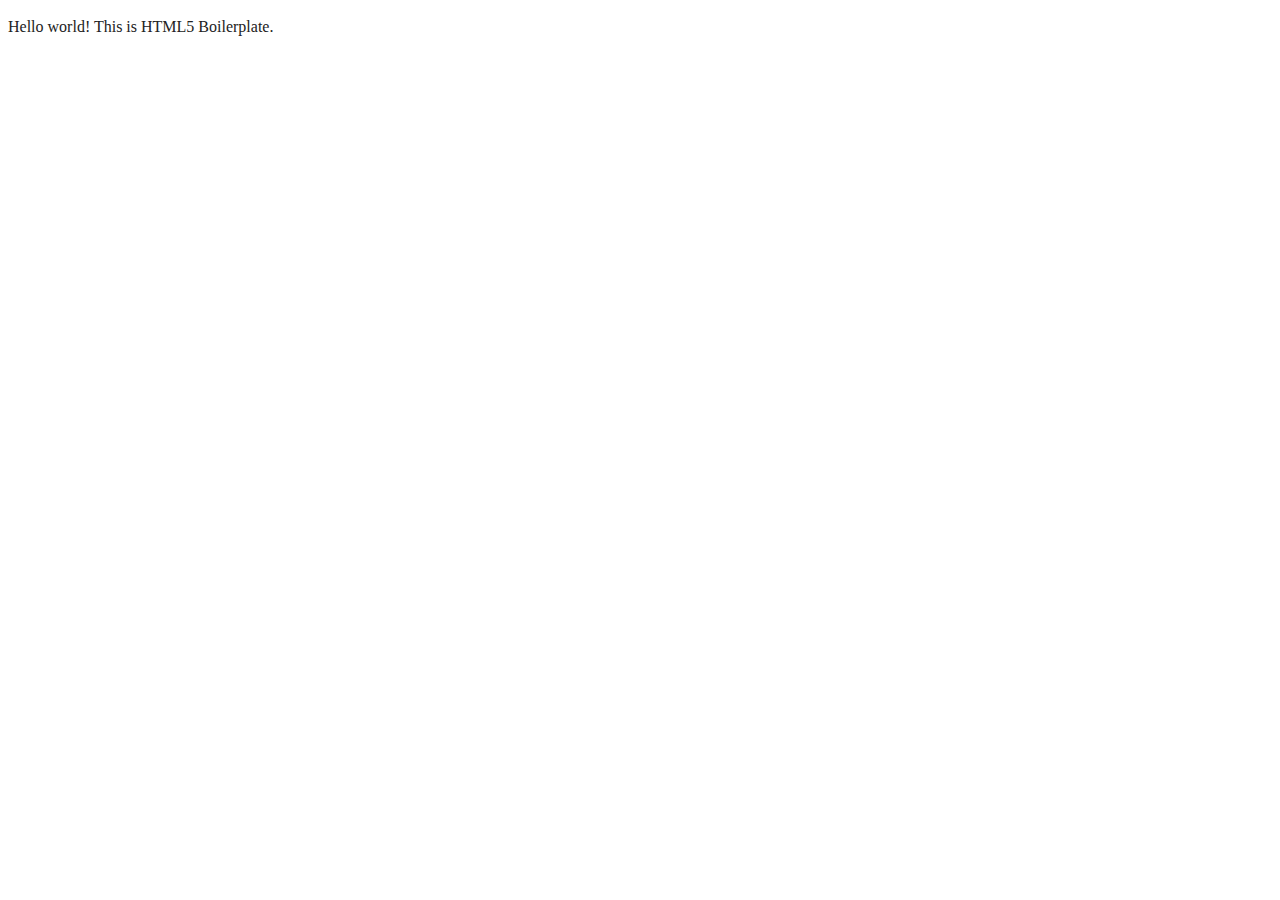
==== index.html @ ba192ca9 "first" ====
<!doctype html>
<html class="no-js" lang="">

<head>
  <meta charset="utf-8">
  <meta name="viewport" content="width=device-width, initial-scale=1">
  <title></title>
  <link rel="stylesheet" href="css/style.css">
  <meta name="description" content="">

  <meta property="og:title" content="">
  <meta property="og:type" content="">
  <meta property="og:url" content="">
  <meta property="og:image" content="">
  <meta property="og:image:alt" content="">

  <link rel="icon" href="/favicon.ico" sizes="any">
  <link rel="icon" href="/icon.svg" type="image/svg+xml">
  <link rel="apple-touch-icon" href="icon.png">

  <link rel="manifest" href="site.webmanifest">
  <meta name="theme-color" content="#fafafa">
</head>

<body>

  <!-- Add your site or application content here -->
  <p>Hello world! This is HTML5 Boilerplate.</p>
  <script src="js/app.js"></script>

</body>

</html>
---- css/style.css ----
/*! HTML5 Boilerplate v9.0.1 | MIT License | https://html5boilerplate.com/ */

/* main.css 3.0.0 | MIT License | https://github.com/h5bp/main.css#readme */
/*
 * What follows is the result of much research on cross-browser styling.
 * Credit left inline and big thanks to Nicolas Gallagher, Jonathan Neal,
 * Kroc Camen, and the H5BP dev community and team.
 */

/* ==========================================================================
   Base styles: opinionated defaults
   ========================================================================== */

html {
  color: #222;
  font-size: 1em;
  line-height: 1.4;
}

/*
 * Remove text-shadow in selection highlight:
 * https://twitter.com/miketaylr/status/12228805301
 *
 * Customize the background color to match your design.
 */

::-moz-selection {
  background: #b3d4fc;
  text-shadow: none;
}

::selection {
  background: #b3d4fc;
  text-shadow: none;
}

/*
 * A better looking default horizontal rule
 */

hr {
  display: block;
  height: 1px;
  border: 0;
  border-top: 1px solid #ccc;
  margin: 1em 0;
  padding: 0;
}

/*
 * Remove the gap between audio, canvas, iframes,
 * images, videos and the bottom of their containers:
 * https://github.com/h5bp/html5-boilerplate/issues/440
 */

audio,
canvas,
iframe,
img,
svg,
video {
  vertical-align: middle;
}

/*
 * Remove default fieldset styles.
 */

fieldset {
  border: 0;
  margin: 0;
  padding: 0;
}

/*
 * Allow only vertical resizing of textareas.
 */

textarea {
  resize: vertical;
}

/* ==========================================================================
   Author's custom styles
   ========================================================================== */

/* ==========================================================================
   Helper classes
   ========================================================================== */

/*
 * Hide visually and from screen readers
 */

.hidden,
[hidden] {
  display: none !important;
}

/*
 * Hide only visually, but have it available for screen readers:
 * https://snook.ca/archives/html_and_css/hiding-content-for-accessibility
 *
 * 1. For long content, line feeds are not interpreted as spaces and small width
 *    causes content to wrap 1 word per line:
 *    https://medium.com/@jessebeach/beware-smushed-off-screen-accessible-text-5952a4c2cbfe
 */

.visually-hidden {
  border: 0;
  clip: rect(0, 0, 0, 0);
  height: 1px;
  margin: -1px;
  overflow: hidden;
  padding: 0;
  position: absolute;
  white-space: nowrap;
  width: 1px;
  /* 1 */
}

/*
 * Extends the .visually-hidden class to allow the element
 * to be focusable when navigated to via the keyboard:
 * https://www.drupal.org/node/897638
 */

.visually-hidden.focusable:active,
.visually-hidden.focusable:focus {
  clip: auto;
  height: auto;
  margin: 0;
  overflow: visible;
  position: static;
  white-space: inherit;
  width: auto;
}

/*
 * Hide visually and from screen readers, but maintain layout
 */

.invisible {
  visibility: hidden;
}

/*
 * Clearfix: contain floats
 *
 * The use of `table` rather than `block` is only necessary if using
 * `::before` to contain the top-margins of child elements.
 */

.clearfix::before,
.clearfix::after {
  content: "";
  display: table;
}

.clearfix::after {
  clear: both;
}

/* ==========================================================================
   EXAMPLE Media Queries for Responsive Design.
   These examples override the primary ('mobile first') styles.
   Modify as content requires.
   ========================================================================== */

@media only screen and (min-width: 35em) {
  /* Style adjustments for viewports that meet the condition */
}

@media print,
  (-webkit-min-device-pixel-ratio: 1.25),
  (min-resolution: 1.25dppx),
  (min-resolution: 120dpi) {
  /* Style adjustments for high resolution devices */
}

/* ==========================================================================
   Print styles.
   Inlined to avoid the additional HTTP request:
   https://www.phpied.com/delay-loading-your-print-css/
   ========================================================================== */

@media print {
  *,
  *::before,
  *::after {
    background: #fff !important;
    color: #000 !important;
    /* Black prints faster */
    box-shadow: none !important;
    text-shadow: none !important;
  }

  a,
  a:visited {
    text-decoration: underline;
  }

  a[href]::after {
    content: " (" attr(href) ")";
  }

  abbr[title]::after {
    content: " (" attr(title) ")";
  }

  /*
   * Don't show links that are fragment identifiers,
   * or use the `javascript:` pseudo protocol
   */
  a[href^="#"]::after,
  a[href^="javascript:"]::after {
    content: "";
  }

  pre {
    white-space: pre-wrap !important;
  }

  pre,
  blockquote {
    border: 1px solid #999;
    page-break-inside: avoid;
  }

  tr,
  img {
    page-break-inside: avoid;
  }

  p,
  h2,
  h3 {
    orphans: 3;
    widows: 3;
  }

  h2,
  h3 {
    page-break-after: avoid;
  }
}
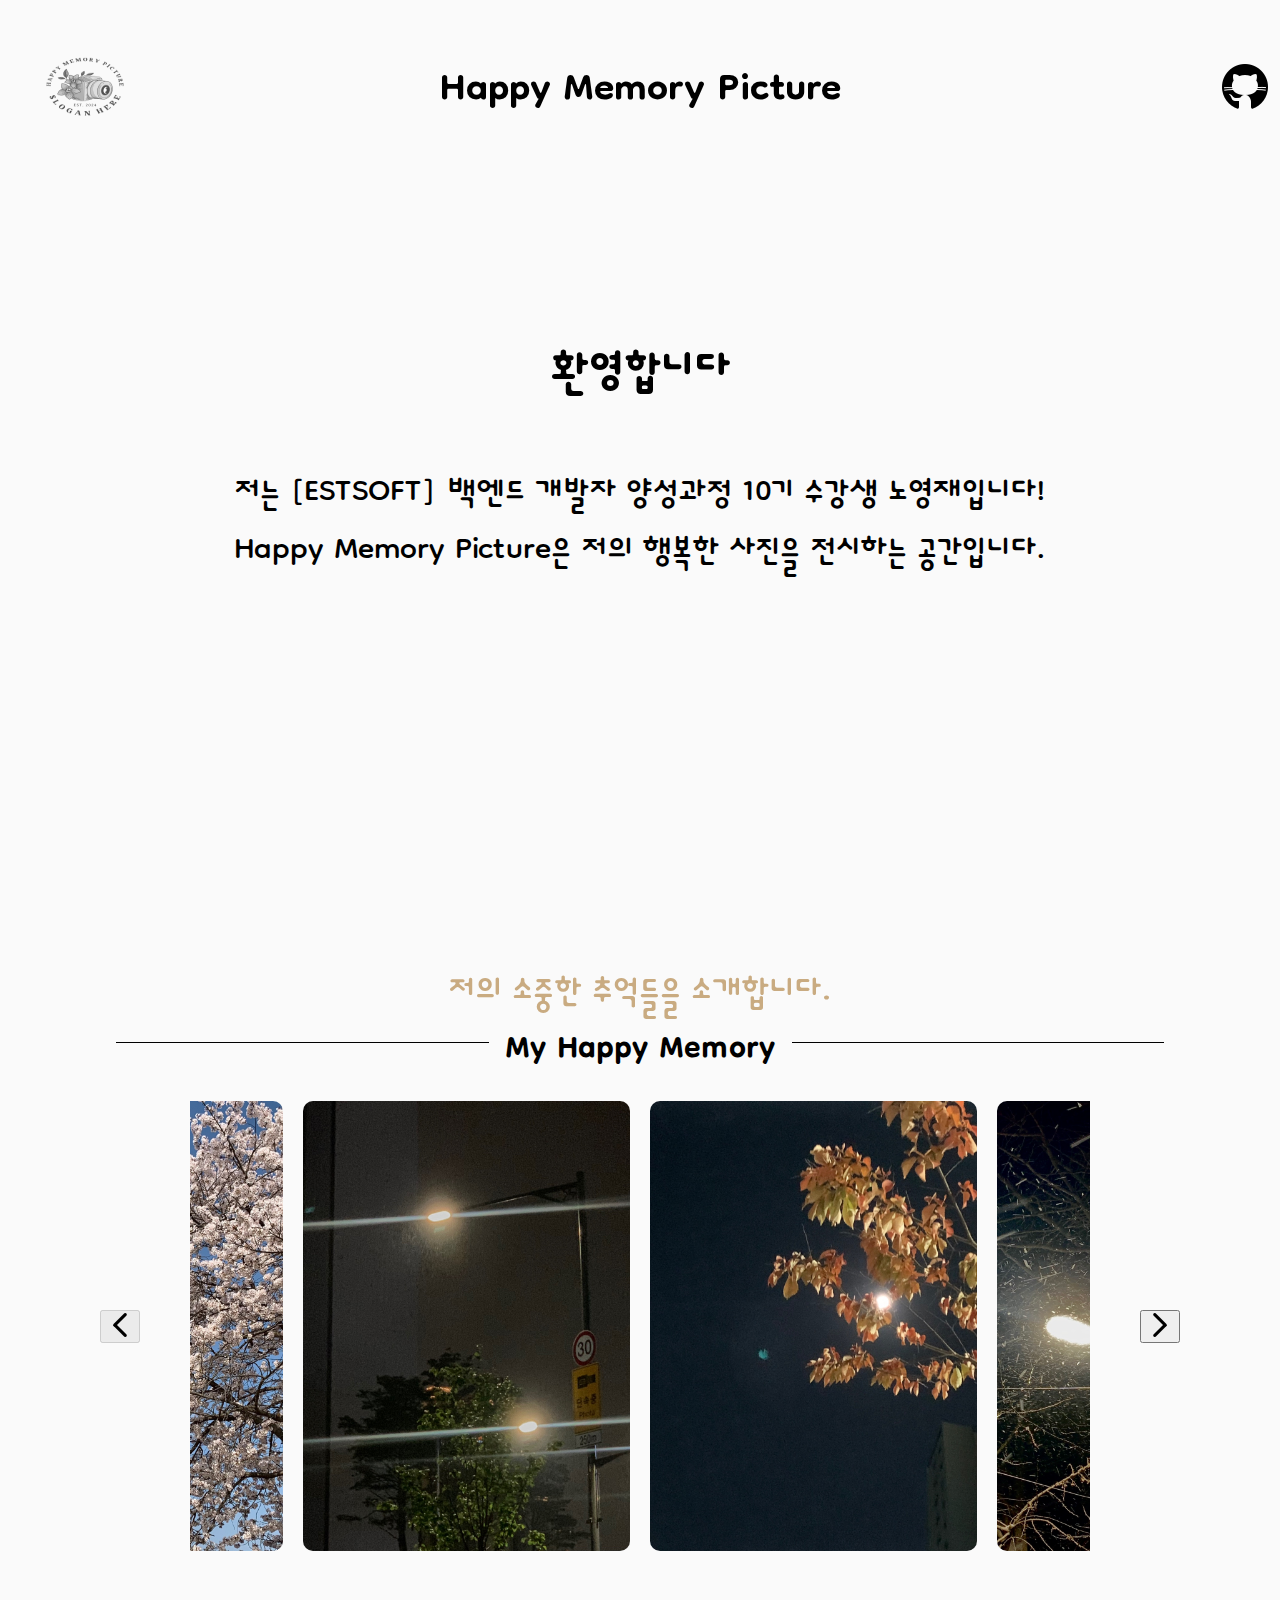
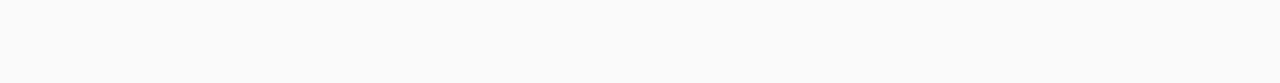
==== commit 51bf3e5f: "Add image slide" ====
--- a/index.html
+++ b/index.html
@@ -1,33 +1,60 @@
-<!doctype html>
-<html class="no-js" lang="">
-
+<!DOCTYPE html>
+<html lang="en">
 <head>
-  <meta charset="utf-8">
-  <meta name="viewport" content="width=device-width, initial-scale=1">
-  <title></title>
-  <link rel="stylesheet" href="css/style.css">
-  <meta name="description" content="">
-
-  <meta property="og:title" content="">
-  <meta property="og:type" content="">
-  <meta property="og:url" content="">
-  <meta property="og:image" content="">
-  <meta property="og:image:alt" content="">
-
-  <link rel="icon" href="/favicon.ico" sizes="any">
-  <link rel="icon" href="/icon.svg" type="image/svg+xml">
-  <link rel="apple-touch-icon" href="icon.png">
-
-  <link rel="manifest" href="site.webmanifest">
-  <meta name="theme-color" content="#fafafa">
+    <meta charset="UTF-8">
+    <title>HMP</title>
+    <link rel="stylesheet" href="MP.css">
 </head>
-
 <body>
-
-  <!-- Add your site or application content here -->
-  <p>Hello world! This is HTML5 Boilerplate.</p>
-  <script src="js/app.js"></script>
-
+<!--상단 배너바-->
+<header>
+    <nav class="navbar">
+        <div class="navbar_logo">
+            <img src="img/로고.png" height="90px" width="150px" alt="logo"/>
+        </div>
+        <div class="navbar_title">
+            <h1>Happy Memory Picture</h1>
+        </div>
+        <div class="navbar_menu">
+            <!--아이콘 출처 : Icons8.com-->
+            <a href="https://github.com/NohYeongJae" target="_blank"><img src="img/icons8-github의-50.png" height="50"
+                                                                          width="50" alt="my_github"/></a>
+        </div>
+    </nav>
+</header>
+<!--메인 페이지-->
+<main>
+    <div class="main_page" style="overflow: hidden">
+        <h1 class="greetings">환영합니다</h1>
+        <p class="introduce">저는 [ESTSOFT] 백엔드 개발자 양성과정 10기 수강생 노영재입니다!<br>
+            Happy Memory Picture은 저의 행복한 사진을 전시하는 공간입니다.</p>
+    </div>
+    </div>
+    <!--갤러리 부분-->
+    <section id="gallery">
+        <div class="gallery_page">
+            <span class="gallery_text">저의 소중한 추억들을 소개합니다.</span>
+            <h2 class="main-tit">My Happy Memory</h2>
+            <div class="slide_container">
+                <button id="prevBtn" onclick="prevImages()"><img src="img/왼쪽2.png" height="24" width="24"
+                                                                 alt="prev"/>
+                </button>
+                <div id="galleryContainer"></div>
+                <button id="nextBtn" onclick="nextImages()"><img src="img/오른쪽2.png" height="24" width="24"
+                                                                 alt="next"/>
+                </button>
+            </div>
+        </div>
+    </section>
+    <!--모달 창-->
+    <div id="imageModal" class="modal">
+        <div class="modal-content">
+            <span class="close">&times;</span>
+            <img id="modalImage" src="" alt="확대 이미지">
+            <p id="modalDescription"></p>
+        </div>
+    </div>
+    <script src="MP.js"></script>
+</main>
 </body>
-
 </html>
--- a/MP.css
+++ b/MP.css
@@ -0,0 +1,183 @@
+@import url('https://fonts.googleapis.com/css2?family=Dongle:wght@300;400;700&display=swap');
+
+body {
+    margin: 0;
+    background-color: #FAFAFA;
+    font-family: "Dongle", serif;
+}
+
+/*글씨체*/
+.dongle-bold {
+    font-family: "Dongle", serif;
+    font-weight: 700;
+    font-style: normal;
+}
+
+/*상단 네비게이션 바*/
+.navbar {
+    display: flex; /*세로로 있던 박스들을 가로로 바꾼다*/
+    justify-content: space-between; /*박스들 사이에 빈 공간을 넣어준다.*/
+    align-items: center; /*네비바에 있는 박스들을 네비바 내에서 가운데 정렬해준다*/
+    background-color: #FAFAFA;
+    padding: 8px 10px; /*네비바 공백 위아래로 8px 양 옆으로 12px*/
+}
+
+.navbar_logo {
+    padding-left: 0;
+}
+
+.navbar_title {
+    font-size: 30px;
+    padding-right: 100px;
+}
+
+/*메인 페이지*/
+.main_page {
+    height: 500px;
+    margin: 50px;
+    text-align: center;
+    padding: 50px;
+}
+
+p {
+    line-height: 120%;
+}
+
+.greetings {
+    font-size: 400%;
+}
+
+.introduce {
+    font-size: 300%;
+}
+
+.gallery_page {
+    padding: 100px;
+    height: 600px;
+    line-height: 120%;
+    text-align: center;
+
+}
+.gallery_text{
+    text-align: center;
+    display: block;
+    font-size: 50px;
+    color: #c9ab81;
+}
+#galleryContainer {
+    display: flex; /* 가로로 정렬 */
+    flex-direction: row; /* 행 방향으로 배치 */
+    gap: 20px; /* 이미지 간격 */
+    overflow: hidden; /* 넘치는 이미지 숨김 */
+    white-space: nowrap; /* 줄바꿈 방지 */
+    justify-content: center; /* 가운데 정렬 */
+}
+.slide_box{
+    width: 327px;
+    height: 450px;
+    flex-shrink: 0;
+}
+.slide_box img{
+    width: 100%;
+    height: 100%;
+    object-fit: cover;
+    border-radius: 10px;
+}
+.slide_container{
+    display: flex;
+    align-items: center;
+    justify-content: center;
+    gap: 50px;
+    overflow: hidden;
+}
+.main-tit{
+    display: flex;
+    flex-basis: 100%;
+    font-size: 300%;
+}
+.controls {
+    position: relative;
+    width: 100%;
+}
+.controls button {
+    position: absolute;
+    top: 137.5%;
+    transform: translateY(-50%);
+    background: none;
+    border: none;
+    padding: 0;
+    font-size: 25px;
+    cursor: pointer;
+    border-radius: 50%;
+}
+.prevBtn {
+    left: 0;
+}
+.nextBtn {
+    right: 0;
+}
+.controls button img {
+    width: 100%;
+    height: auto;
+    max-width: 60px;
+}
+.main-tit::before{
+    content: "";
+    flex-grow: 1;
+    margin: 0 16px;
+    background: black;
+    height: 1px;
+}
+.main-tit::after{
+    content: "";
+    flex-grow: 1;
+    margin: 0 16px;
+    background: black;
+    height: 1px;
+
+}
+
+/* 모달 내부 컨텐츠 */
+.modal {
+    display: none;
+    position: fixed;
+    z-index: 1000;
+    left: 0;
+    top: 0;
+    width: 100%;
+    height: 100%;
+    background-color: rgba(0, 0, 0, 0.7);
+    justify-content: center;
+    align-items: center;
+}
+.modal-content {
+    position: relative;
+    background: white;
+    padding: 20px;
+    border-radius: 10px;
+    text-align: center;
+    width: 50%;
+    max-width: 600px;
+}
+
+/* 모달 닫기 버튼 */
+.close {
+    position: absolute;
+    top: 0;
+    right: 15px;
+    font-size: 30px;
+    cursor: pointer;
+}
+
+/* 모달 안의 이미지 */
+#modalImage {
+    width: 95%;
+    height: 600px;
+    border-radius: 10px;
+}
+
+/* 모달 설명 */
+#modalDescription {
+    font-size: 30px;
+    margin-top: 20px;
+}
